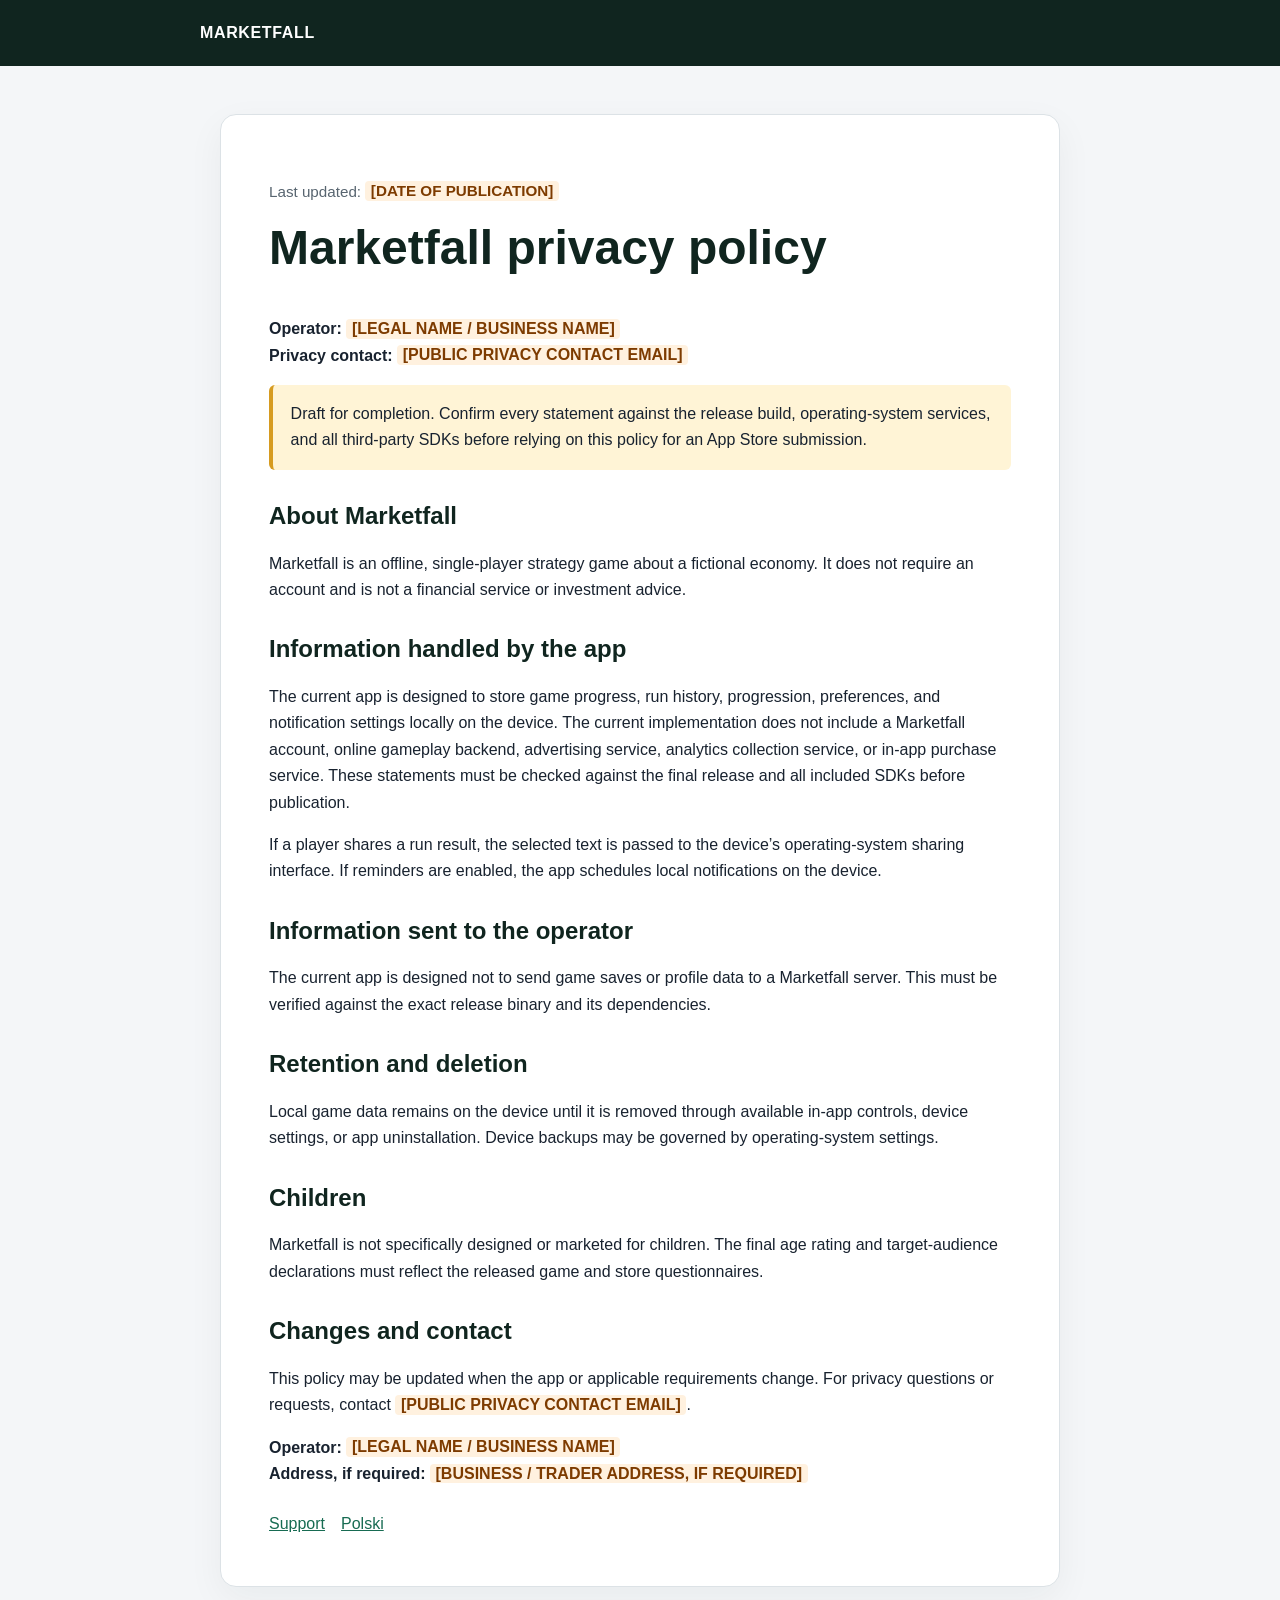
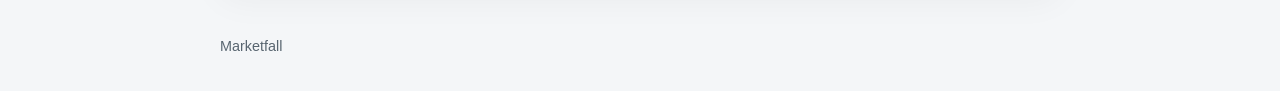
==== site/privacy/index.html @ fbae518f "Add bilingual support and privacy pages" ====
<!doctype html>
<html lang="en">
<head>
  <meta charset="utf-8">
  <meta name="viewport" content="width=device-width, initial-scale=1">
  <title>Privacy policy — Marketfall</title>
  <link rel="stylesheet" href="../assets/site.css">
</head>
<body>
  <header><a href="../">MARKETFALL</a></header>
  <main><article>
    <p class="meta">Last updated: <span class="placeholder">[DATE OF PUBLICATION]</span></p>
    <h1>Marketfall privacy policy</h1>
    <p><strong>Operator:</strong> <span class="placeholder">[LEGAL NAME / BUSINESS NAME]</span><br>
       <strong>Privacy contact:</strong> <span class="placeholder">[PUBLIC PRIVACY CONTACT EMAIL]</span></p>
    <p class="notice">Draft for completion. Confirm every statement against the release build, operating-system services, and all third-party SDKs before relying on this policy for an App Store submission.</p>
    <h2>About Marketfall</h2>
    <p>Marketfall is an offline, single-player strategy game about a fictional economy. It does not require an account and is not a financial service or investment advice.</p>
    <h2>Information handled by the app</h2>
    <p>The current app is designed to store game progress, run history, progression, preferences, and notification settings locally on the device. The current implementation does not include a Marketfall account, online gameplay backend, advertising service, analytics collection service, or in-app purchase service. These statements must be checked against the final release and all included SDKs before publication.</p>
    <p>If a player shares a run result, the selected text is passed to the device’s operating-system sharing interface. If reminders are enabled, the app schedules local notifications on the device.</p>
    <h2>Information sent to the operator</h2>
    <p>The current app is designed not to send game saves or profile data to a Marketfall server. This must be verified against the exact release binary and its dependencies.</p>
    <h2>Retention and deletion</h2>
    <p>Local game data remains on the device until it is removed through available in-app controls, device settings, or app uninstallation. Device backups may be governed by operating-system settings.</p>
    <h2>Children</h2>
    <p>Marketfall is not specifically designed or marketed for children. The final age rating and target-audience declarations must reflect the released game and store questionnaires.</p>
    <h2>Changes and contact</h2>
    <p>This policy may be updated when the app or applicable requirements change. For privacy questions or requests, contact <span class="placeholder">[PUBLIC PRIVACY CONTACT EMAIL]</span>.</p>
    <p><strong>Operator:</strong> <span class="placeholder">[LEGAL NAME / BUSINESS NAME]</span><br>
       <strong>Address, if required:</strong> <span class="placeholder">[BUSINESS / TRADER ADDRESS, IF REQUIRED]</span></p>
    <nav><a href="../support/">Support</a><a href="../pl/privacy/">Polski</a></nav>
  </article></main>
  <footer>Marketfall</footer>
</body>
</html>
---- site/assets/site.css ----
:root {
  color-scheme: light;
  font-family: -apple-system, BlinkMacSystemFont, "Segoe UI", sans-serif;
  color: #18222f;
  background: #f4f6f8;
}

* { box-sizing: border-box; }
body { margin: 0; line-height: 1.65; }
header { background: #10251f; color: #fff; padding: 1.25rem max(1.25rem, calc((100% - 880px) / 2)); }
header a { color: inherit; text-decoration: none; font-weight: 700; letter-spacing: .04em; }
main { max-width: 880px; margin: 3rem auto; padding: 0 1.25rem; }
article { background: #fff; border: 1px solid #dce2e6; border-radius: 16px; padding: clamp(1.25rem, 5vw, 3rem); box-shadow: 0 12px 36px #10251f0d; }
h1, h2 { line-height: 1.2; color: #10251f; }
h1 { font-size: clamp(2rem, 6vw, 3rem); margin-top: 0; }
h2 { margin-top: 2rem; }
a { color: #176b52; }
.notice { background: #fff4d6; border-left: 4px solid #d69b20; padding: 1rem 1.1rem; border-radius: 6px; }
.placeholder { font-weight: 650; color: #7d3b00; background: #fff1df; padding: .08rem .35rem; border-radius: 4px; }
.meta { color: #586570; font-size: .95rem; }
footer { max-width: 880px; margin: 0 auto 2rem; padding: 0 1.25rem; color: #586570; font-size: .9rem; }
nav { display: flex; flex-wrap: wrap; gap: 1rem; margin-top: 1.5rem; }
@media (max-width: 560px) { main { margin: 1.25rem auto; } }
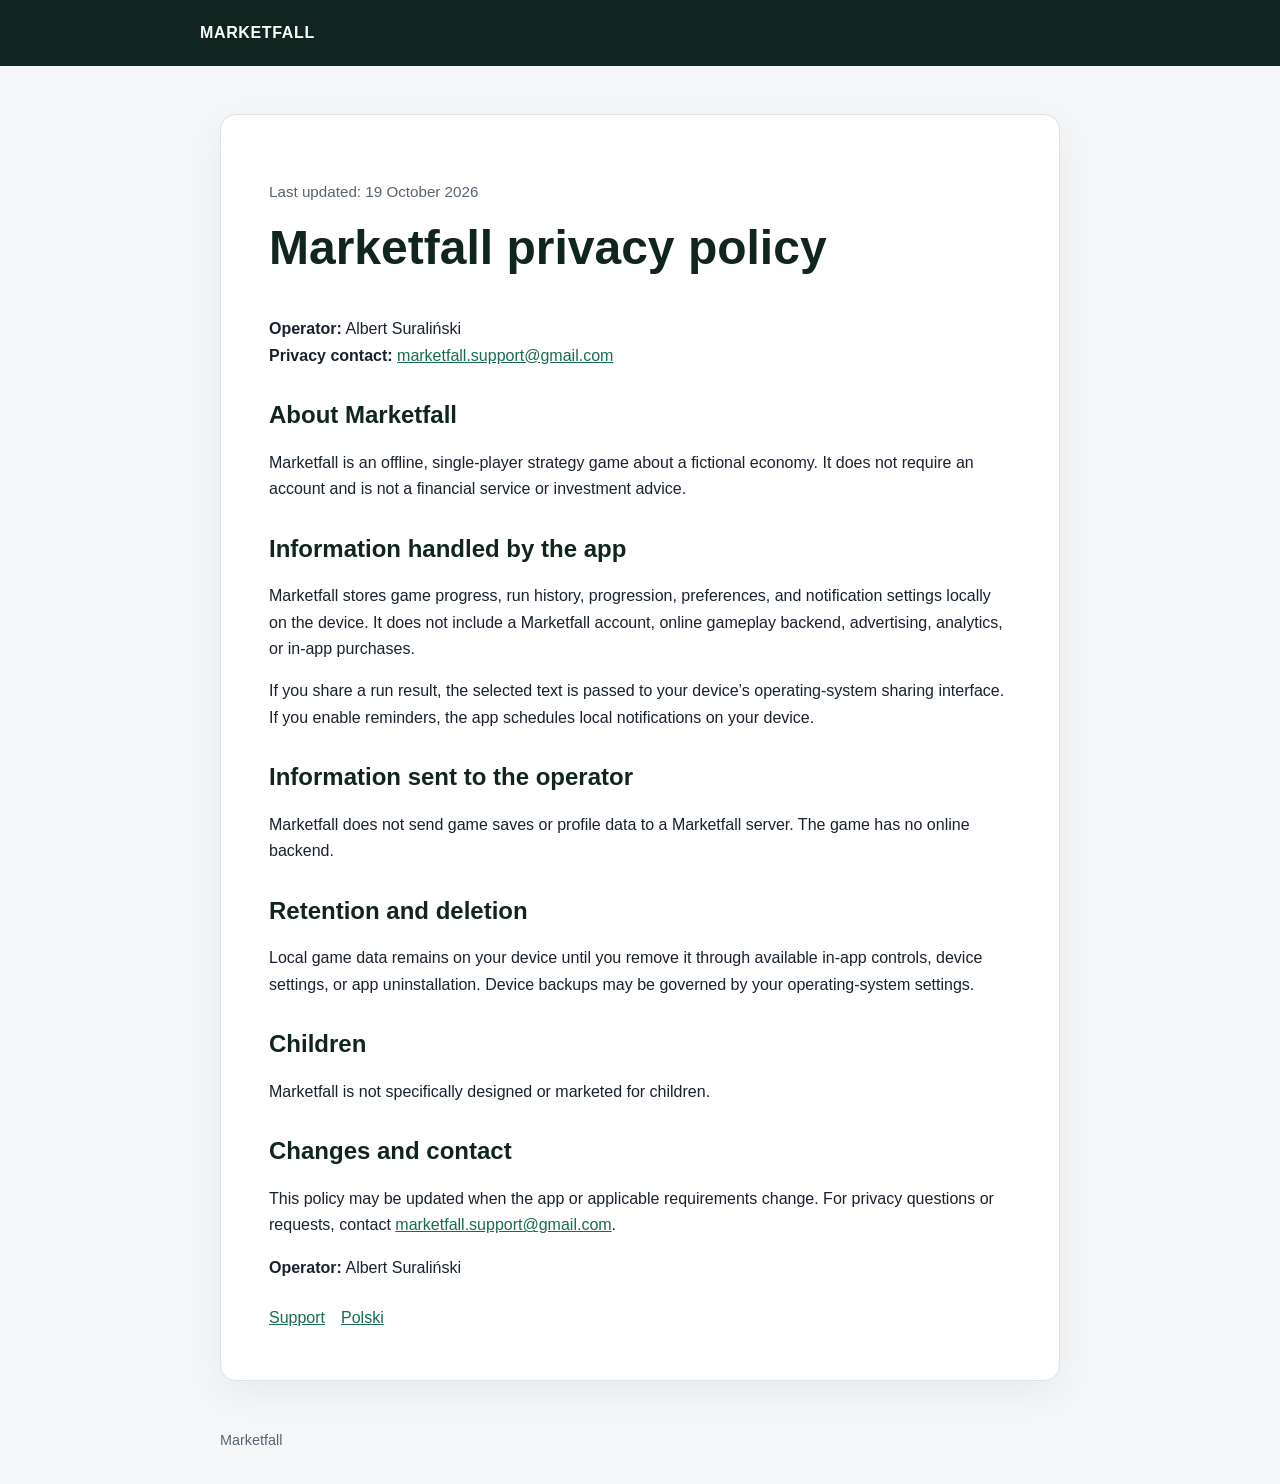
==== commit 9f4a9cfd: "Complete Marketfall support and privacy page details" ====
--- a/site/privacy/index.html
+++ b/site/privacy/index.html
@@ -9,26 +9,24 @@
 <body>
   <header><a href="../">MARKETFALL</a></header>
   <main><article>
-    <p class="meta">Last updated: <span class="placeholder">[DATE OF PUBLICATION]</span></p>
+    <p class="meta">Last updated: 19 October 2026</p>
     <h1>Marketfall privacy policy</h1>
-    <p><strong>Operator:</strong> <span class="placeholder">[LEGAL NAME / BUSINESS NAME]</span><br>
-       <strong>Privacy contact:</strong> <span class="placeholder">[PUBLIC PRIVACY CONTACT EMAIL]</span></p>
-    <p class="notice">Draft for completion. Confirm every statement against the release build, operating-system services, and all third-party SDKs before relying on this policy for an App Store submission.</p>
+    <p><strong>Operator:</strong> Albert Suraliński<br>
+       <strong>Privacy contact:</strong> <a href="mailto:marketfall.support@gmail.com">marketfall.support@gmail.com</a></p>
     <h2>About Marketfall</h2>
     <p>Marketfall is an offline, single-player strategy game about a fictional economy. It does not require an account and is not a financial service or investment advice.</p>
     <h2>Information handled by the app</h2>
-    <p>The current app is designed to store game progress, run history, progression, preferences, and notification settings locally on the device. The current implementation does not include a Marketfall account, online gameplay backend, advertising service, analytics collection service, or in-app purchase service. These statements must be checked against the final release and all included SDKs before publication.</p>
-    <p>If a player shares a run result, the selected text is passed to the device’s operating-system sharing interface. If reminders are enabled, the app schedules local notifications on the device.</p>
+    <p>Marketfall stores game progress, run history, progression, preferences, and notification settings locally on the device. It does not include a Marketfall account, online gameplay backend, advertising, analytics, or in-app purchases.</p>
+    <p>If you share a run result, the selected text is passed to your device’s operating-system sharing interface. If you enable reminders, the app schedules local notifications on your device.</p>
     <h2>Information sent to the operator</h2>
-    <p>The current app is designed not to send game saves or profile data to a Marketfall server. This must be verified against the exact release binary and its dependencies.</p>
+    <p>Marketfall does not send game saves or profile data to a Marketfall server. The game has no online backend.</p>
     <h2>Retention and deletion</h2>
-    <p>Local game data remains on the device until it is removed through available in-app controls, device settings, or app uninstallation. Device backups may be governed by operating-system settings.</p>
+    <p>Local game data remains on your device until you remove it through available in-app controls, device settings, or app uninstallation. Device backups may be governed by your operating-system settings.</p>
     <h2>Children</h2>
-    <p>Marketfall is not specifically designed or marketed for children. The final age rating and target-audience declarations must reflect the released game and store questionnaires.</p>
+    <p>Marketfall is not specifically designed or marketed for children.</p>
     <h2>Changes and contact</h2>
-    <p>This policy may be updated when the app or applicable requirements change. For privacy questions or requests, contact <span class="placeholder">[PUBLIC PRIVACY CONTACT EMAIL]</span>.</p>
-    <p><strong>Operator:</strong> <span class="placeholder">[LEGAL NAME / BUSINESS NAME]</span><br>
-       <strong>Address, if required:</strong> <span class="placeholder">[BUSINESS / TRADER ADDRESS, IF REQUIRED]</span></p>
+    <p>This policy may be updated when the app or applicable requirements change. For privacy questions or requests, contact <a href="mailto:marketfall.support@gmail.com">marketfall.support@gmail.com</a>.</p>
+    <p><strong>Operator:</strong> Albert Suraliński</p>
     <nav><a href="../support/">Support</a><a href="../pl/privacy/">Polski</a></nav>
   </article></main>
   <footer>Marketfall</footer>
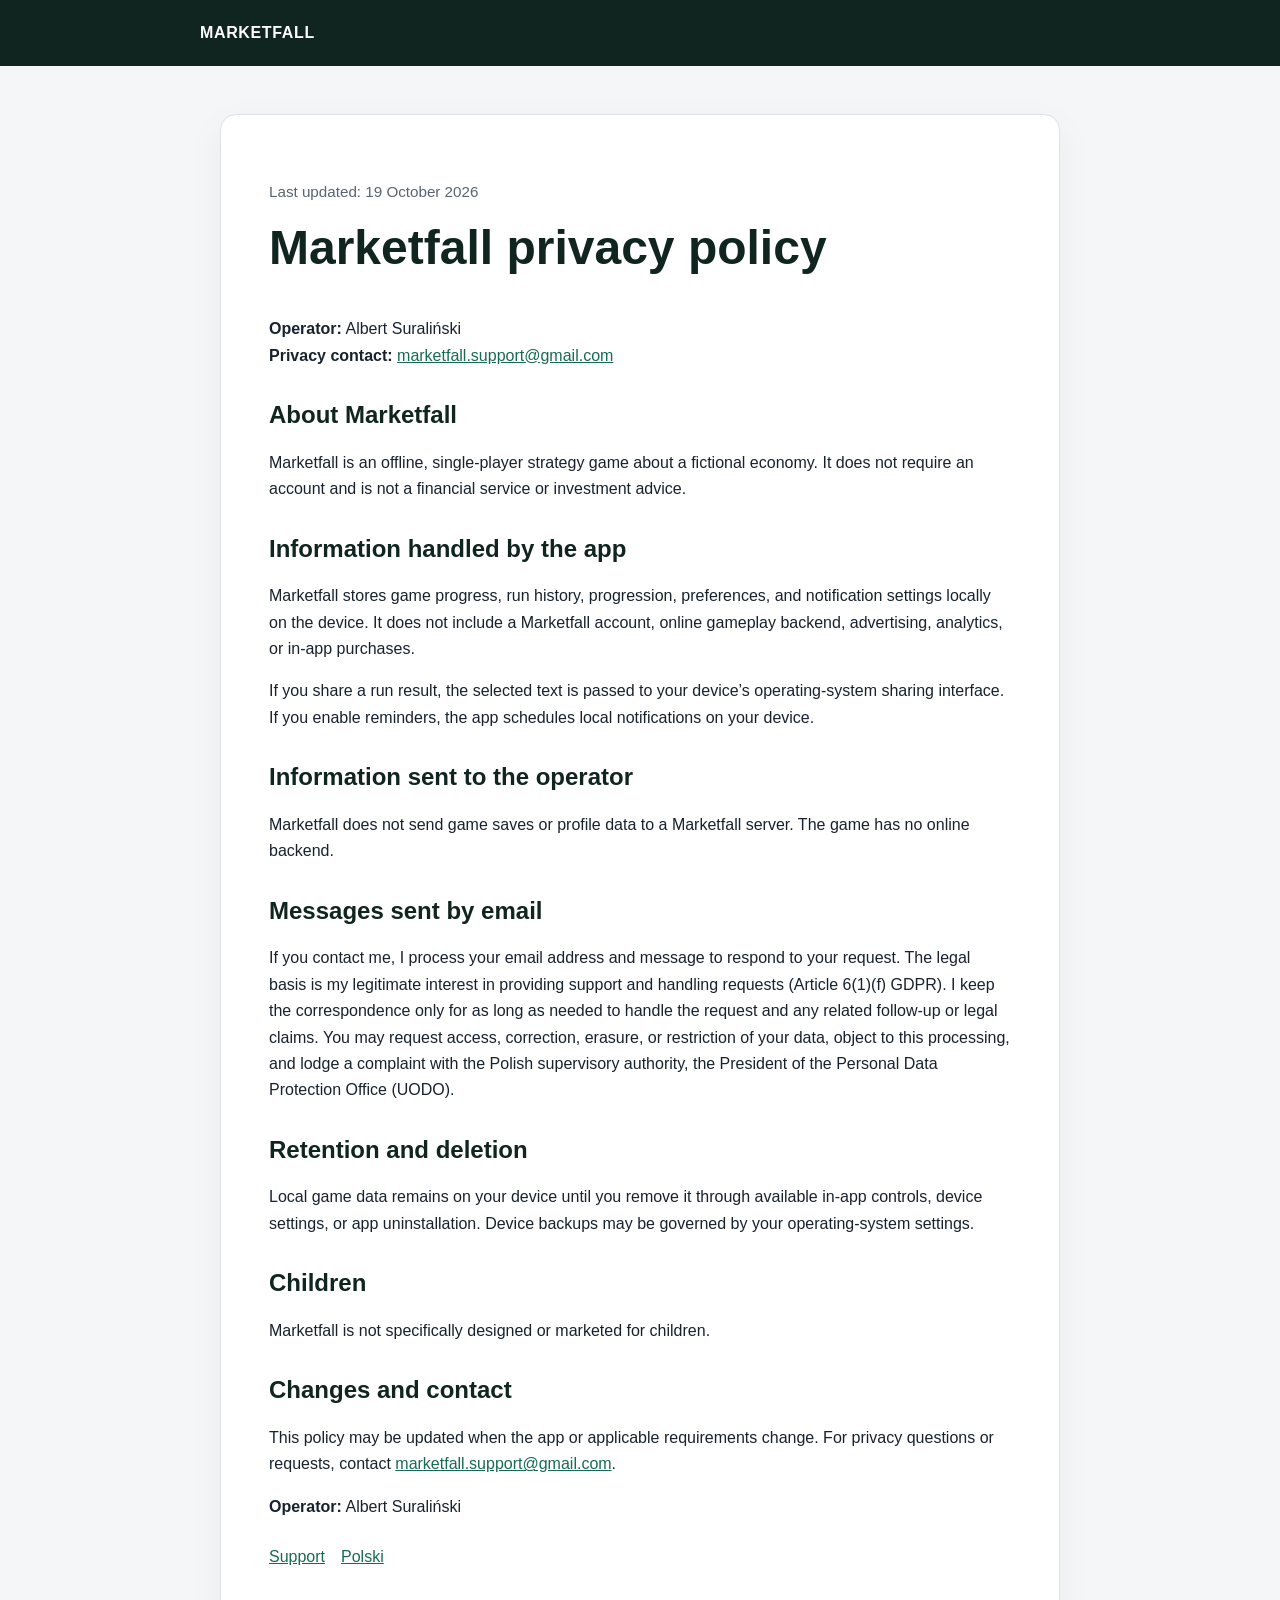
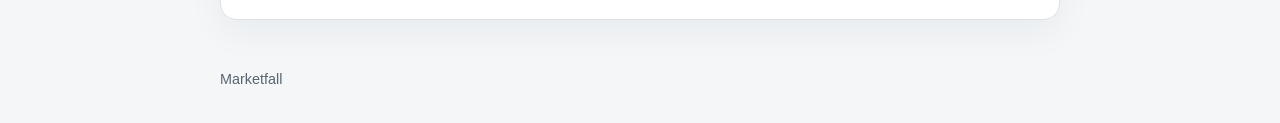
==== commit 0901ac67: "Describe privacy handling for support email" ====
--- a/site/privacy/index.html
+++ b/site/privacy/index.html
@@ -20,6 +20,8 @@
     <p>If you share a run result, the selected text is passed to your device’s operating-system sharing interface. If you enable reminders, the app schedules local notifications on your device.</p>
     <h2>Information sent to the operator</h2>
     <p>Marketfall does not send game saves or profile data to a Marketfall server. The game has no online backend.</p>
+    <h2>Messages sent by email</h2>
+    <p>If you contact me, I process your email address and message to respond to your request. The legal basis is my legitimate interest in providing support and handling requests (Article 6(1)(f) GDPR). I keep the correspondence only for as long as needed to handle the request and any related follow-up or legal claims. You may request access, correction, erasure, or restriction of your data, object to this processing, and lodge a complaint with the Polish supervisory authority, the President of the Personal Data Protection Office (UODO).</p>
     <h2>Retention and deletion</h2>
     <p>Local game data remains on your device until you remove it through available in-app controls, device settings, or app uninstallation. Device backups may be governed by your operating-system settings.</p>
     <h2>Children</h2>
